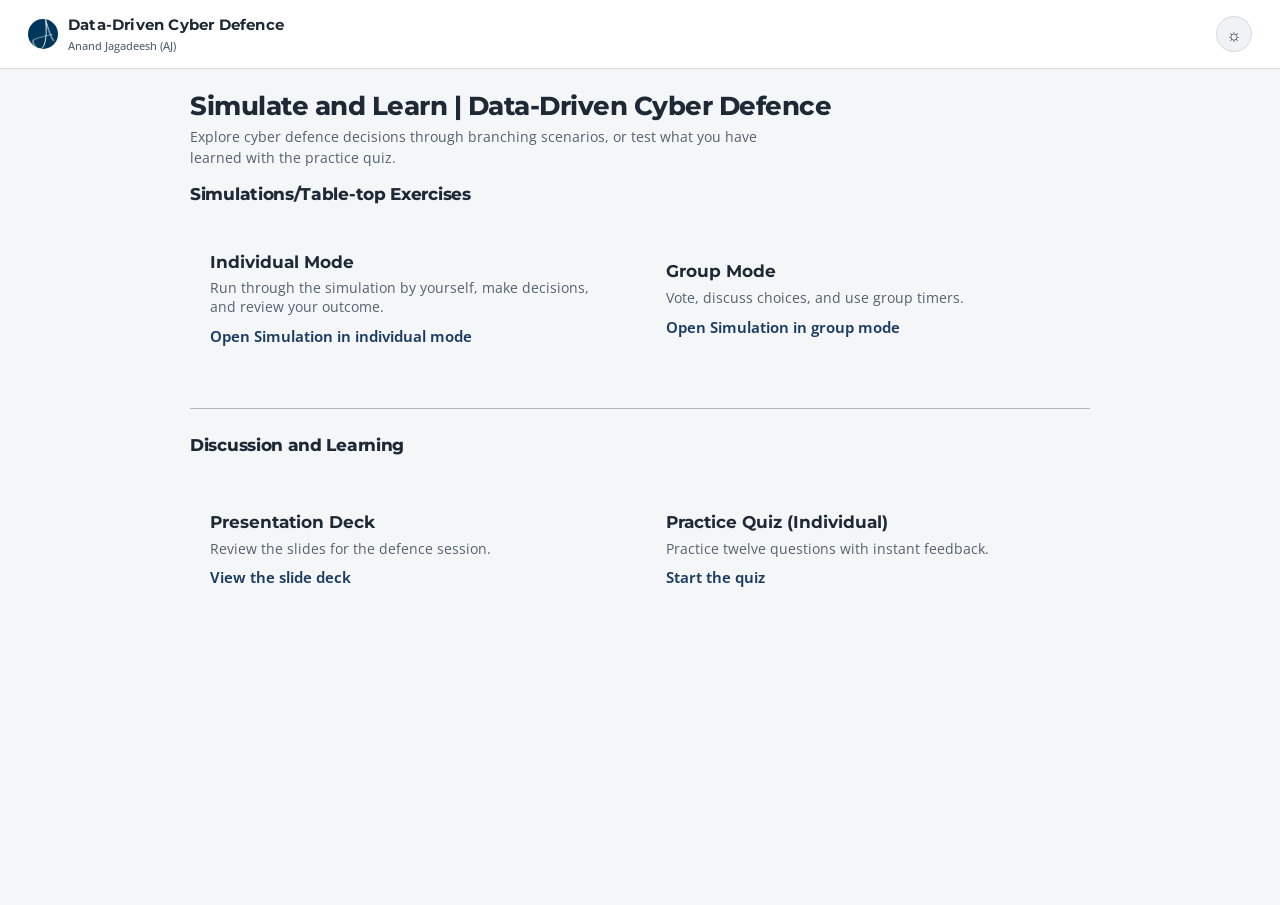
==== index.html @ f8aaad72 "All code changes - simulations, slide deck and quiz" ====
<!DOCTYPE html>
<html lang="en" data-theme="light">
<head>
<meta charset="utf-8">
<meta name="viewport" content="width=device-width, initial-scale=1">
<title>Data-Driven Cyber Defence | Anand Jagadeesh (AJ)</title>
<link rel="icon" href="favicons/favicon.ico">
<link rel="preconnect" href="https://fonts.googleapis.com">
<link rel="preconnect" href="https://fonts.gstatic.com" crossorigin>
<link href="https://fonts.googleapis.com/css2?family=Montserrat:wght@400;500;600;700;800&amp;family=Open+Sans:wght@400;500;600;700;800&amp;display=swap" rel="stylesheet">
<link rel="stylesheet" href="css/home.css">
</head>
<body class="mode-home">
<header class="top">
  <div class="brand">
    <img class="brand-icon" src="favicons/favicon.png" alt="" aria-hidden="true">
    <span><a class="brand-home" href="index.html">Data-Driven Cyber Defence</a><small><a href="https://anandj.xyz">Anand Jagadeesh (AJ)</a></small></span>
  </div>
  <button class="btn theme-btn" id="themeSwitch" data-shortcut="t" aria-keyshortcuts="t" aria-label="Switch to dark theme" title="Switch theme (t)">☼</button>
</header>
<main class="mode-home-main">
  <h1>Simulate and Learn | Data-Driven Cyber Defence</h1>
  <p class="lead">Explore cyber defence decisions through branching scenarios, or test what you have learned with the practice quiz.</p>
  <section class="home-section" aria-labelledby="simulations-heading">
    <h2 id="simulations-heading">Simulations/Table-top Exercises</h2>
    <div class="mode-choices">
      <a class="mode-choice" href="individual.html" data-shortcut="i" aria-keyshortcuts="i" title="Individual simulation (i)">
        <h3>Individual Mode</h3>
        <p>Run through the simulation by yourself, make decisions, and review your outcome.</p>
        <span>Open Simulation in individual mode</span>
      </a>
      <a class="mode-choice" href="facilitator.html" data-shortcut="g" aria-keyshortcuts="g" title="Group simulation (g)">
        <h3>Group Mode</h3>
        <p>Vote, discuss choices, and use group timers.</p>
        <span>Open Simulation in group mode</span>
      </a>
    </div>
  </section>
  <div class="home-separator" role="separator" aria-orientation="horizontal"></div>
  <section class="home-section" aria-labelledby="more-heading">
    <h2 id="more-heading">Discussion and Learning</h2>
    <div class="mode-choices">
      <a class="mode-choice" href="deck.html" target="_blank" data-shortcut="d" aria-keyshortcuts="d" title="Presentation deck (d)">
        <h3>Presentation Deck</h3>
        <p>Review the slides for the defence session.</p>
        <span>View the slide deck</span>
      </a>
      <a class="mode-choice" href="practice_quiz.html" data-shortcut="q" aria-keyshortcuts="q" title="Practice quiz (q)" target="_blank">
        <h3>Practice Quiz (Individual)</h3>
        <p>Practice twelve questions with instant feedback.</p>
        <span>Start the quiz</span>
      </a>
    </div>
  </section>
</main>
<script src="js/home.js"></script>
</body>
</html>
---- css/home.css ----
:root{
  --green:#1f7a4d; --maroon:#8f1d3f; --orange:#df8420; --navy:#1a3c63; --purple:#5b2c72;
  --font:"Open Sans",Arial,sans-serif;
  --heading-font:"Montserrat",Arial,sans-serif;
  --mono:monospace;
  --fs:15px;
}
:root[data-theme="light"]{
  color-scheme:light;
  --bg:#f5f6f8; --surface:#ffffff; --surface2:#f0f2f5; --text:#1e2936; --muted:#536171; --line:#d6dbe2;
  --g-t:var(--green); --m-t:var(--maroon); --n-t:var(--navy); --p-t:var(--purple);
  --o-t:color-mix(in srgb,var(--orange) 68%,#000);
  --top:#ffffff; --shadow:0 4px 14px rgba(26,40,58,.08);
  --primary:var(--navy); --on-primary:#fff;
}
:root[data-theme="dark"]{
  color-scheme:dark;
  --bg:#111820; --surface:#1b2632; --surface2:#222f3d; --text:#edf1f5; --muted:#b0bbc7; --line:#394653;
  --g-t:color-mix(in srgb,var(--green) 50%,#fff); --m-t:color-mix(in srgb,var(--maroon) 45%,#fff);
  --n-t:color-mix(in srgb,var(--navy) 38%,#fff); --p-t:color-mix(in srgb,var(--purple) 45%,#fff);
  --o-t:color-mix(in srgb,var(--orange) 90%,#fff);
  --top:#18222c; --shadow:0 4px 14px rgba(0,0,0,.2);
  --primary:color-mix(in srgb,var(--navy) 70%,#fff); --on-primary:#06101c;
}
*{box-sizing:border-box;scrollbar-width:none;-ms-overflow-style:none}
*::-webkit-scrollbar{display:none;width:0;height:0}
html{background:var(--bg)}
body{margin:0;background:var(--bg);color:var(--text);font-family:var(--font);font-size:var(--fs);line-height:1.5}
button,select{font:inherit;color:inherit}
a{color:var(--n-t)}
:focus-visible{outline:3px solid var(--orange);outline-offset:2px}
.top{position:sticky;top:0;z-index:30;background:var(--top);border-bottom:1px solid var(--line);display:flex;flex-wrap:wrap;align-items:center;gap:12px 24px;padding:14px 28px}
.brand{display:flex;align-items:center;gap:10px;font-family:var(--heading-font);font-weight:700;letter-spacing:.2px;white-space:nowrap;text-decoration:none;color:var(--text)}
.brand-home{color:inherit;text-decoration:none}
.brand-icon{width:30px;height:30px;flex:none;object-fit:cover;border-radius:50%}
.brand small{display:block;font-family:var(--font);font-size:11px;font-weight:500;letter-spacing:0;color:var(--muted);margin:1px 0 0}
.brand small a{color:inherit;text-decoration:none}
.top>.btn{margin-left:auto}
.top button.btn,.top a.btn{width:36px;height:36px;min-width:36px;padding:0;border-radius:50%;display:grid;place-items:center}
.top>#themeSwitch{margin-left:auto}
.btn{background:var(--surface2);border:1px solid var(--line);border-radius:0;padding:6px 11px;cursor:pointer;font-size:14px}
.btn:hover{border-color:var(--line)}
.btn.theme-btn{width:32px;height:32px;min-width:32px;margin:0;padding:0;border-radius:50%;display:grid;place-items:center;font-size:17px;line-height:1}
.mode-home-main{max-width:960px;min-height:calc(100vh - 64px);min-height:calc(100svh - 64px);margin:0 auto;padding:clamp(12px,2.4vh,24px) 30px 30px}
.mode-home-main h1{font-family:var(--heading-font);font-size:1.75em;line-height:1.16;margin:0 0 6px;letter-spacing:-.5px;font-weight:750}
.mode-home-main .lead{max-width:620px;margin:0;color:var(--muted);font-size:.92em}
.home-section{margin-top:14px}
.home-section>h2{font-family:var(--heading-font);font-size:1.1em;margin:0 0 6px;font-weight:750;letter-spacing:-.3px}
.home-separator{width:100%;height:1px;margin:1.5rem auto;background:currentColor;opacity:.3}
.mode-choices{display:grid;grid-template-columns:repeat(2,minmax(0,1fr));grid-auto-rows:minmax(0,1fr);gap:12px}
.mode-choice{aspect-ratio:auto;min-height:clamp(128px,19vh,176px);display:flex;flex-direction:column;justify-content:center;min-width:0;padding:14px 20px;background:transparent;border:0;border-radius:0;box-shadow:none;color:var(--text);text-decoration:none}
.mode-choice:hover span{text-decoration:underline;text-underline-offset:3px}
.mode-choice h3{font-family:var(--heading-font);font-size:1.1em;margin:0 0 5px;font-weight:700}
.mode-choice p{margin:0 0 8px;color:var(--muted);font-size:.9em;line-height:1.4}
.mode-choice span{margin-top:0;color:var(--n-t);font-weight:650}
@media (max-width:820px){
  .top{gap:10px 16px;padding:14px 22px}
}
@media (max-width:540px){
  .brand{max-width:calc(100% - 150px);overflow:hidden}
  .top>.btn:not(#themeSwitch){margin-left:0}
  .top{gap:10px 12px;padding:12px 18px}
  .home-section{margin-top:12px}
  .mode-choices{grid-template-columns:repeat(2,minmax(0,1fr));gap:8px}
  .mode-choice{min-height:clamp(128px,21vh,158px);padding:10px}
  .mode-choice h3{font-size:.92em}
  .mode-choice p{font-size:.76em;line-height:1.35}
  .mode-choice span{font-size:.78em}
  .mode-home-main{padding:14px 20px 22px}
  .mode-home-main h1{font-size:1.55em}
  .mode-home-main .lead{font-size:.82em;line-height:1.4}
}
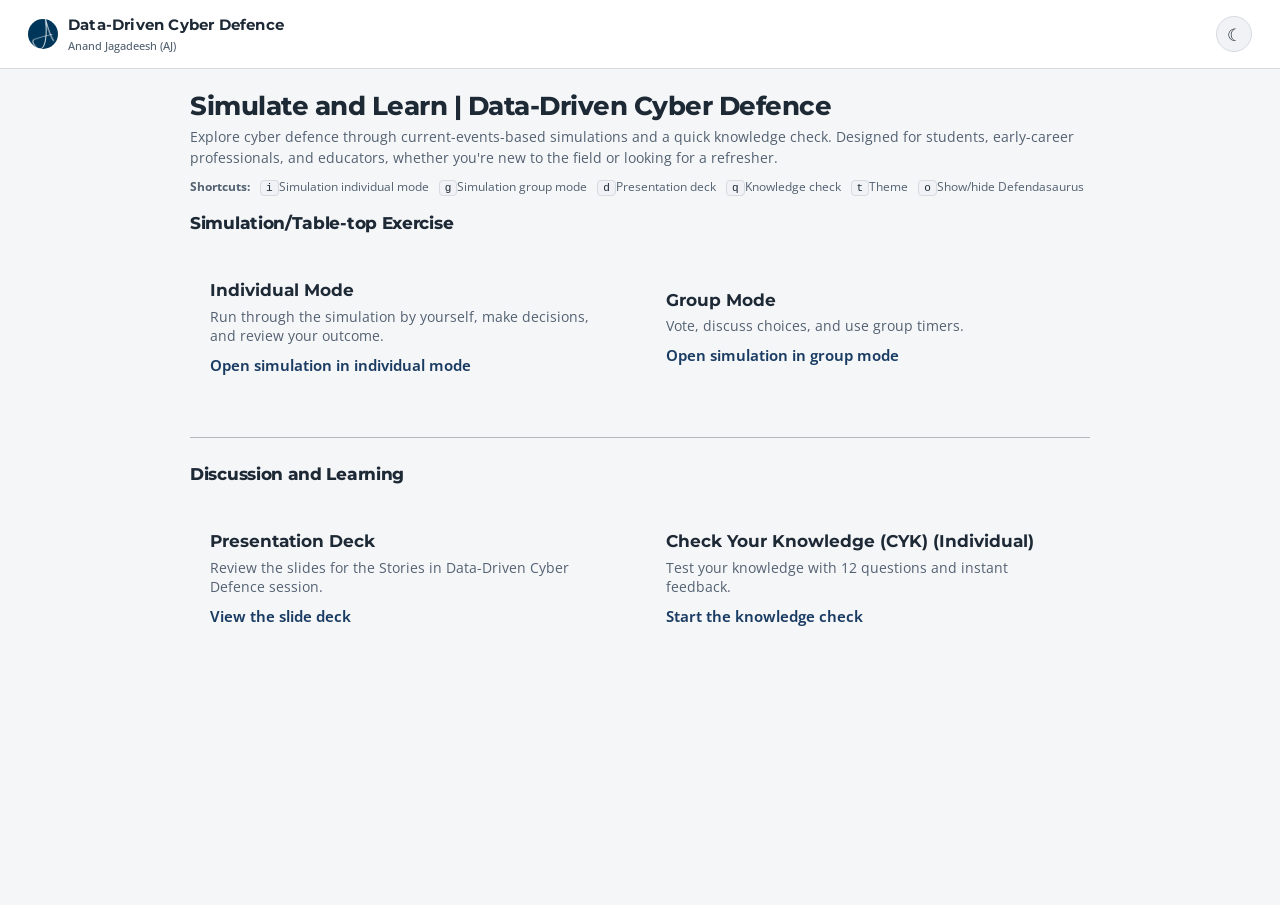
==== commit e029090e: "Updated layouts, content and added defendasaurus" ====
--- a/index.html
+++ b/index.html
@@ -9,6 +9,8 @@
 <link rel="preconnect" href="https://fonts.gstatic.com" crossorigin>
 <link href="https://fonts.googleapis.com/css2?family=Montserrat:wght@400;500;600;700;800&amp;family=Open+Sans:wght@400;500;600;700;800&amp;display=swap" rel="stylesheet">
 <link rel="stylesheet" href="css/home.css">
+<link rel="stylesheet" href="css/toggle_status.css">
+<link rel="stylesheet" href="css/defendasaurus.css">
 </head>
 <body class="mode-home">
 <header class="top">
@@ -16,23 +18,24 @@
     <img class="brand-icon" src="favicons/favicon.png" alt="" aria-hidden="true">
     <span><a class="brand-home" href="index.html">Data-Driven Cyber Defence</a><small><a href="https://anandj.xyz">Anand Jagadeesh (AJ)</a></small></span>
   </div>
-  <button class="btn theme-btn" id="themeSwitch" data-shortcut="t" aria-keyshortcuts="t" aria-label="Switch to dark theme" title="Switch theme (t)">☼</button>
+  <button class="btn theme-btn" id="themeSwitch" data-shortcut="t" aria-keyshortcuts="t" aria-pressed="false" aria-label="Switch to dark theme" title="Switch theme (t)">☾</button>
 </header>
 <main class="mode-home-main">
   <h1>Simulate and Learn | Data-Driven Cyber Defence</h1>
-  <p class="lead">Explore cyber defence decisions through branching scenarios, or test what you have learned with the practice quiz.</p>
+  <p class="lead">Explore cyber defence through current-events-based simulations and a quick knowledge check. Designed for students, early-career professionals, and educators, whether you're new to the field or looking for a refresher.</p>
+  <p class="home-shortcuts"><b>Shortcuts:</b> <span><kbd>i</kbd>Simulation individual mode</span><span><kbd>g</kbd>Simulation group mode</span><span><kbd>d</kbd>Presentation deck</span><span><kbd>q</kbd>Knowledge check</span><span><kbd>t</kbd>Theme</span><span><kbd>o</kbd>Show/hide Defendasaurus</span></p>
   <section class="home-section" aria-labelledby="simulations-heading">
-    <h2 id="simulations-heading">Simulations/Table-top Exercises</h2>
+    <h2 id="simulations-heading">Simulation/Table-top Exercise</h2>
     <div class="mode-choices">
       <a class="mode-choice" href="individual.html" data-shortcut="i" aria-keyshortcuts="i" title="Individual simulation (i)">
         <h3>Individual Mode</h3>
         <p>Run through the simulation by yourself, make decisions, and review your outcome.</p>
-        <span>Open Simulation in individual mode</span>
+        <span>Open simulation in individual mode</span>
       </a>
       <a class="mode-choice" href="facilitator.html" data-shortcut="g" aria-keyshortcuts="g" title="Group simulation (g)">
         <h3>Group Mode</h3>
         <p>Vote, discuss choices, and use group timers.</p>
-        <span>Open Simulation in group mode</span>
+        <span>Open simulation in group mode</span>
       </a>
     </div>
   </section>
@@ -42,17 +45,18 @@
     <div class="mode-choices">
       <a class="mode-choice" href="deck.html" target="_blank" data-shortcut="d" aria-keyshortcuts="d" title="Presentation deck (d)">
         <h3>Presentation Deck</h3>
-        <p>Review the slides for the defence session.</p>
+        <p>Review the slides for the Stories in Data-Driven Cyber Defence session.</p>
         <span>View the slide deck</span>
       </a>
-      <a class="mode-choice" href="practice_quiz.html" data-shortcut="q" aria-keyshortcuts="q" title="Practice quiz (q)" target="_blank">
-        <h3>Practice Quiz (Individual)</h3>
-        <p>Practice twelve questions with instant feedback.</p>
-        <span>Start the quiz</span>
+      <a class="mode-choice" href="practice_quiz.html" data-shortcut="q" aria-keyshortcuts="q" title="Practice quiz (q)">
+        <h3>Check Your Knowledge (CYK) (Individual)</h3>
+        <p>Test your knowledge with 12 questions and instant feedback.</p>
+        <span>Start the knowledge check</span>
       </a>
     </div>
   </section>
 </main>
 <script src="js/home.js"></script>
+<script src="js/defendasaurus.js"></script>
 </body>
 </html>
--- a/css/home.css
+++ b/css/home.css
@@ -43,7 +43,10 @@
 .btn.theme-btn{width:32px;height:32px;min-width:32px;margin:0;padding:0;border-radius:50%;display:grid;place-items:center;font-size:17px;line-height:1}
 .mode-home-main{max-width:960px;min-height:calc(100vh - 64px);min-height:calc(100svh - 64px);margin:0 auto;padding:clamp(12px,2.4vh,24px) 30px 30px}
 .mode-home-main h1{font-family:var(--heading-font);font-size:1.75em;line-height:1.16;margin:0 0 6px;letter-spacing:-.5px;font-weight:750}
-.mode-home-main .lead{max-width:620px;margin:0;color:var(--muted);font-size:.92em}
+.mode-home-main .lead{max-width:920px;margin:0;color:var(--muted);font-size:.92em}
+.home-shortcuts{display:flex;flex-wrap:wrap;align-items:center;gap:4px 10px;margin:10px 0 0;color:var(--muted);font-size:.82em}
+.home-shortcuts span{white-space:nowrap}
+.home-shortcuts kbd{padding:1px 5px;border:1px solid var(--line);border-radius:4px;background:var(--surface2);color:var(--text);font-family:var(--mono);font-size:.9em}
 .home-section{margin-top:14px}
 .home-section>h2{font-family:var(--heading-font);font-size:1.1em;margin:0 0 6px;font-weight:750;letter-spacing:-.3px}
 .home-separator{width:100%;height:1px;margin:1.5rem auto;background:currentColor;opacity:.3}
@@ -70,3 +73,6 @@
   .mode-home-main h1{font-size:1.55em}
   .mode-home-main .lead{font-size:.82em;line-height:1.4}
 }
+
+.top,main{position:relative;z-index:1}
+.top{position:sticky;z-index:30}
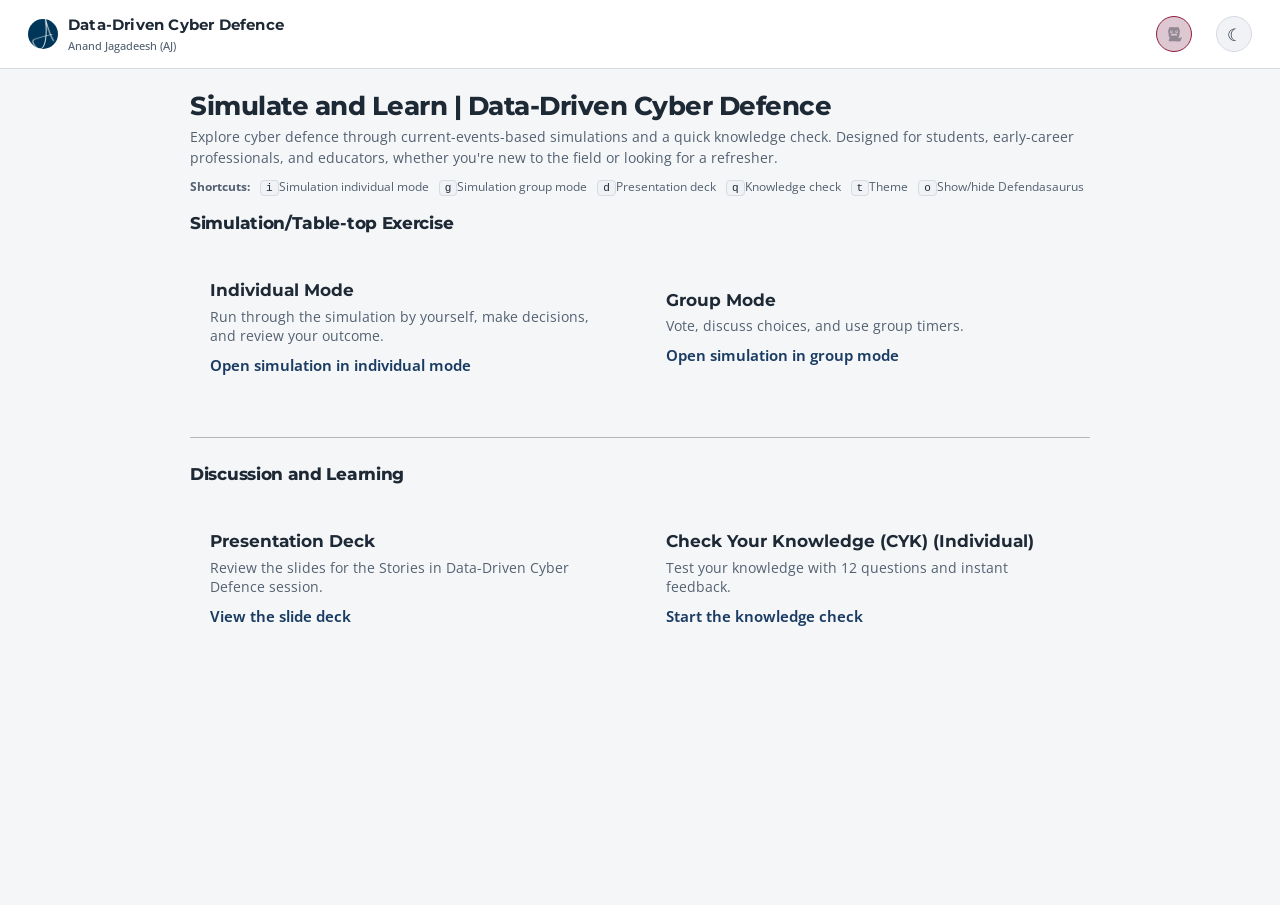
==== commit dbe79b15: "Calling all quiz stuff as CYK (Check Your Knowledge) instead of practice quiz. Also, changing the ti" ====
--- a/index.html
+++ b/index.html
@@ -48,7 +48,7 @@
         <p>Review the slides for the Stories in Data-Driven Cyber Defence session.</p>
         <span>View the slide deck</span>
       </a>
-      <a class="mode-choice" href="practice_quiz.html" data-shortcut="q" aria-keyshortcuts="q" title="Practice quiz (q)">
+      <a class="mode-choice" href="cyk.html" data-shortcut="q" aria-keyshortcuts="q" title="Check Your Knowledge (CYK) (q)">
         <h3>Check Your Knowledge (CYK) (Individual)</h3>
         <p>Test your knowledge with 12 questions and instant feedback.</p>
         <span>Start the knowledge check</span>
--- a/css/toggle_status.css
+++ b/css/toggle_status.css
@@ -0,0 +1,12 @@
+.btn.toggle-status[aria-pressed="true"]:not(.ghost),
+.btn.toggle-status[aria-expanded="true"]:not(.ghost){
+  background:color-mix(in srgb,var(--g-t) 20%,var(--surface2));
+  border-color:var(--g-t);
+  color:var(--text);
+}
+.btn.toggle-status[aria-pressed="false"]:not(.ghost),
+.btn.toggle-status[aria-expanded="false"]:not(.ghost){
+  background:color-mix(in srgb,var(--m-t) 20%,var(--surface2));
+  border-color:var(--m-t);
+  color:var(--text);
+}
--- a/css/defendasaurus.css
+++ b/css/defendasaurus.css
@@ -0,0 +1,91 @@
+/* Defendasaurus mascot (js/defendasaurus.js) - shared by every page */
+.pg-wrap{position:fixed;right:18px;bottom:var(--pg-bottom,38px);width:var(--pg-size,84px);aspect-ratio:1;z-index:15;pointer-events:none}
+.pg-wrap.off{display:none}
+.defendasaurus{display:block;width:100%;height:100%;pointer-events:none;overflow:visible;transform-origin:50% 80%;-webkit-user-select:none;user-select:none;
+  --pg-pink:var(--m-t,#8f1d3f);--pg-blue:var(--n-t,#1a3c63);--pg-beak:var(--orange,#df8420)}
+.defendasaurus .pg-bob{pointer-events:auto;cursor:pointer;animation:pg-bob 3s ease-in-out infinite}
+.defendasaurus .pg-pupils{transform-box:fill-box;transform-origin:center;animation:pg-blink 5s infinite}
+.defendasaurus.still .pg-bob,.defendasaurus.still .pg-pupils{animation:none}
+.defendasaurus .pg-pink{fill:var(--pg-pink)}
+.defendasaurus .pg-pink-d{fill:color-mix(in srgb,var(--pg-pink) 78%,#000)}
+.defendasaurus .pg-blue{fill:var(--pg-blue)}
+.defendasaurus .pg-blue-d{fill:color-mix(in srgb,var(--pg-blue) 78%,#000)}
+.defendasaurus .pg-beak{fill:var(--pg-beak)}
+.defendasaurus .pg-nostril{fill:color-mix(in srgb,var(--pg-beak) 45%,#000)}
+@keyframes pg-bob{50%{transform:translateY(-3px)}}
+@keyframes pg-blink{0%,94%,100%{transform:scaleY(1)}97%{transform:scaleY(.1)}}
+
+/* animations (each one is paired with a line of speech in js/defendasaurus.js) */
+.defendasaurus.pg-vibrate{animation:pg-vibrate .07s linear 14}
+.defendasaurus.pg-hop{animation:pg-hop .7s ease-out}
+.defendasaurus.pg-cheer{animation:pg-cheer 1s ease-out}
+.defendasaurus.pg-wiggle{animation:pg-wiggle .9s ease-in-out}
+.defendasaurus.pg-scan{animation:pg-scan 1.6s ease-in-out}
+.defendasaurus.pg-nod{animation:pg-nod 1.2s ease-in-out}
+.defendasaurus.pg-no{animation:pg-no .7s linear}
+.defendasaurus.pg-think{animation:pg-think 1.8s ease-in-out}
+.defendasaurus.pg-reboot{animation:pg-reboot 1.4s ease-in-out}
+.defendasaurus.pg-sleep{animation:pg-sleep 2.2s ease-in-out}
+.defendasaurus.pg-sidestep{animation:pg-sidestep 1.3s ease-in-out}
+.defendasaurus.pg-jog{animation:pg-jog .2s ease-in-out 8}
+.defendasaurus.pg-alert{animation:pg-alert 1.2s ease-in-out}
+.defendasaurus.pg-loading{animation:pg-loading .5s ease-in-out 3}
+.defendasaurus.pg-glitch{animation:pg-glitch 1s steps(1,end)}
+.defendasaurus.pg-flip{animation:pg-flip .9s ease-in-out}
+.defendasaurus.pg-squash{animation:pg-squash .9s ease-in-out}
+.defendasaurus.pg-rainbow{animation:pg-rainbow 1.3s linear}
+.defendasaurus.pg-pulse{animation:pg-pulse 1s ease-in-out}
+.defendasaurus.pg-float{animation:pg-float 1.6s ease-in-out}
+@keyframes pg-vibrate{0%,100%{transform:translate(-2px,1px) rotate(-1.2deg)}25%{transform:translate(2px,-1px) rotate(1.2deg)}50%{transform:translate(-2px,-1px) rotate(1.2deg)}75%{transform:translate(2px,1px) rotate(-1.2deg)}}
+@keyframes pg-hop{30%{transform:translateY(-26px)}55%{transform:translateY(0)}75%{transform:translateY(-9px)}100%{transform:translateY(0)}}
+@keyframes pg-cheer{20%,60%{transform:translateY(-24px) rotate(-6deg)}40%,80%{transform:translateY(0) rotate(6deg)}100%{transform:none}}
+@keyframes pg-wiggle{20%{transform:rotate(-12deg)}40%{transform:rotate(10deg)}60%{transform:rotate(-8deg)}80%{transform:rotate(5deg)}}
+@keyframes pg-scan{15%,30%{transform:translateX(-12px) rotate(-7deg)}55%,75%{transform:translateX(12px) rotate(7deg)}100%{transform:none}}
+@keyframes pg-nod{20%,60%{transform:translateY(7px) scale(1.04,.92)}40%,80%{transform:none}}
+@keyframes pg-no{10%,50%,90%{transform:translateX(-6px) rotate(-4deg)}30%,70%{transform:translateX(6px) rotate(4deg)}}
+@keyframes pg-think{20%,80%{transform:rotate(11deg) translateX(4px)}}
+@keyframes pg-reboot{
+  0%{transform:none;filter:none}
+  25%{transform:scale(1.05,.04);filter:brightness(2)}
+  45%,60%{transform:scale(.04,.04);filter:brightness(3);opacity:0}
+  80%{transform:scale(1.1);opacity:1;filter:brightness(1.6)}
+  100%{transform:none;filter:none;opacity:1}}
+@keyframes pg-sleep{0%{transform:none}25%,75%{transform:rotate(-9deg) translateY(5px) scaleY(.96)}50%{transform:rotate(-6deg) translateY(8px) scaleY(.93)}100%{transform:none}}
+@keyframes pg-sidestep{20%{transform:translateX(-20px)}45%{transform:translateX(20px)}70%{transform:translateX(-10px)}100%{transform:none}}
+@keyframes pg-jog{50%{transform:translateY(-6px) rotate(2deg)}}
+@keyframes pg-alert{0%,100%{transform:none;filter:none}15%{transform:translateY(-14px) scale(1.08);filter:hue-rotate(-50deg) saturate(2.5)}30%,50%,70%{transform:translateX(-5px);filter:hue-rotate(-50deg) saturate(2.5)}40%,60%,80%{transform:translateX(5px);filter:hue-rotate(-50deg) saturate(2.5)}}
+@keyframes pg-loading{50%{opacity:.35}}
+@keyframes pg-glitch{
+  0%,100%{transform:none;filter:none}
+  15%{transform:translateX(-6px) skewX(12deg);filter:hue-rotate(90deg)}
+  30%{transform:translateX(5px) scaleY(.85);filter:hue-rotate(200deg) saturate(2)}
+  45%{transform:translateX(-3px) skewX(-10deg);filter:invert(.2) hue-rotate(40deg)}
+  60%{transform:translateY(-4px);filter:hue-rotate(300deg)}
+  75%{transform:translateX(4px) scaleX(1.12);filter:saturate(2.5)}}
+@keyframes pg-flip{50%{transform:scaleX(-1)}100%{transform:scaleX(1)}}
+@keyframes pg-squash{20%{transform:scale(1.25,.7)}45%{transform:scale(.8,1.3) translateY(-12px)}70%{transform:scale(1.15,.85)}100%{transform:none}}
+@keyframes pg-rainbow{to{filter:hue-rotate(360deg)}}
+@keyframes pg-pulse{25%,75%{transform:scale(1.35)}50%{transform:scale(.9)}}
+@keyframes pg-float{30%,70%{transform:translateY(-50px) rotate(6deg)}50%{transform:translateY(-54px) rotate(-6deg)}100%{transform:none}}
+
+/* speech bubble */
+.pg-bubble{position:absolute;right:0;bottom:calc(100% + 4px);width:max-content;max-width:200px;padding:7px 11px;border-radius:12px;background:var(--surface,#fff);color:var(--text,#1e2936);border:1px solid var(--line,#d6dbe2);box-shadow:var(--shadow,0 4px 14px rgba(0,0,0,.15));font:600 13px/1.35 var(--font,Arial,sans-serif);pointer-events:none;opacity:0;transform:translateY(6px);transition:opacity .2s,transform .2s}
+.pg-bubble::after{content:"";position:absolute;right:28px;bottom:-6px;width:10px;height:10px;background:var(--surface,#fff);border:solid var(--line,#d6dbe2);border-width:0 1px 1px 0;transform:rotate(45deg)}
+.pg-bubble.show{opacity:1;transform:none}
+
+/* size buttons */
+.pg-ctrl{position:absolute;top:100%;left:50%;transform:translateX(-50%);display:flex;gap:6px;padding-top:2px;pointer-events:auto;visibility:hidden;opacity:0;transition:opacity .2s,visibility 0s .2s}
+.pg-wrap.ctrls .pg-ctrl,.pg-ctrl:focus-within{visibility:visible;opacity:1;transition-delay:0s}
+.pg-btn{width:22px;height:22px;padding:0;border-radius:50%;border:1px solid var(--line,#d6dbe2);background:var(--surface,#fff);color:var(--text,#1e2936);font:700 14px/1 var(--font,Arial,sans-serif);cursor:pointer;box-shadow:var(--shadow,0 2px 6px rgba(0,0,0,.15));display:grid;place-items:center}
+.pg-btn:hover{background:var(--surface2,#f0f2f5)}
+.pg-btn:focus-visible{outline:2px solid var(--primary,var(--n-t,#1a3c63));outline-offset:1px}
+
+
+@media (max-width:600px){.pg-wrap{--pg-size:60px;right:10px}}
+
+/* show / hide button lives in the page header (uses that page's .btn style) */
+.pg-toggle{display:inline-grid;place-items:center;color:var(--text,#1e2936)}
+.pg-toggle svg{display:block}
+.pg-toggle.is-off svg{opacity:.4}
+.top>.pg-toggle{margin-left:auto}
+.top>.pg-toggle+#themeSwitch{margin-left:0}
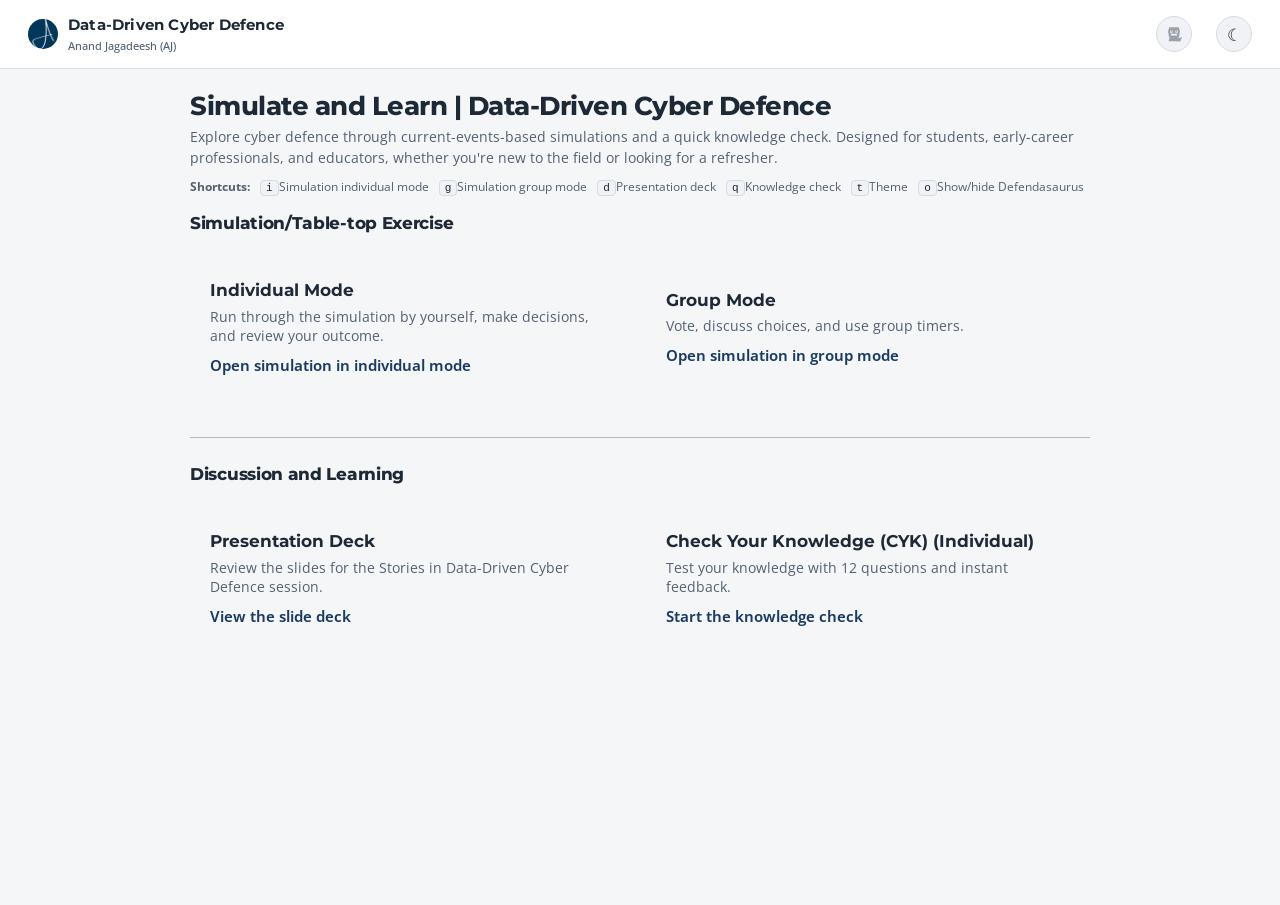
==== commit eb1fc403: "Added all new functionalities and set everything up to match the improvement comments from users" ====
--- a/index.html
+++ b/index.html
@@ -8,6 +8,7 @@
 <link rel="preconnect" href="https://fonts.googleapis.com">
 <link rel="preconnect" href="https://fonts.gstatic.com" crossorigin>
 <link href="https://fonts.googleapis.com/css2?family=Montserrat:wght@400;500;600;700;800&amp;family=Open+Sans:wght@400;500;600;700;800&amp;display=swap" rel="stylesheet">
+<link rel="stylesheet" href="css/color-theme.css">
 <link rel="stylesheet" href="css/home.css">
 <link rel="stylesheet" href="css/toggle_status.css">
 <link rel="stylesheet" href="css/defendasaurus.css">
@@ -16,7 +17,7 @@
 <header class="top">
   <div class="brand">
     <img class="brand-icon" src="favicons/favicon.png" alt="" aria-hidden="true">
-    <span><a class="brand-home" href="index.html">Data-Driven Cyber Defence</a><small><a href="https://anandj.xyz">Anand Jagadeesh (AJ)</a></small></span>
+    <span><a class="brand-home" href="index.html">Data-Driven Cyber Defence</a><small><a href="https://anandj.xyz" target="_blank">Anand Jagadeesh (AJ)</a></small></span>
   </div>
   <button class="btn theme-btn" id="themeSwitch" data-shortcut="t" aria-keyshortcuts="t" aria-pressed="false" aria-label="Switch to dark theme" title="Switch theme (t)">☾</button>
 </header>
@@ -43,7 +44,7 @@
   <section class="home-section" aria-labelledby="more-heading">
     <h2 id="more-heading">Discussion and Learning</h2>
     <div class="mode-choices">
-      <a class="mode-choice" href="deck.html" target="_blank" data-shortcut="d" aria-keyshortcuts="d" title="Presentation deck (d)">
+      <a class="mode-choice" href="deck.html" data-shortcut="d" aria-keyshortcuts="d" title="Presentation deck (d)">
         <h3>Presentation Deck</h3>
         <p>Review the slides for the Stories in Data-Driven Cyber Defence session.</p>
         <span>View the slide deck</span>
--- a/css/color-theme.css
+++ b/css/color-theme.css
@@ -0,0 +1,124 @@
+:root {
+  --white: #fff;
+  --black: #000;
+  --deep-ink: #1a1205;
+  --green: #1f7a4d;
+  --maroon: #8f1d3f;
+  --orange: #df8420;
+  --navy: #1a3c63;
+  --purple: #5b2c72;
+  --print-bg: var(--white);
+  --print-ink: #131f2e;
+  --print-muted: #46566a;
+  --print-line: #cbd5e1;
+  --print-border: #bbb;
+  --print-heading: var(--navy);
+  --title-muted: rgba(255, 255, 255, .75);
+  --orange-ink: var(--deep-ink);
+  --mascot-eye: #1e2936;
+  --mascot-pink-dark: color-mix(in srgb, var(--maroon) 78%, var(--black));
+  --mascot-blue-dark: color-mix(in srgb, var(--navy) 78%, var(--black));
+  --mascot-beak-dark: color-mix(in srgb, var(--orange) 45%, var(--black));
+  --status-on-bg: color-mix(in srgb, var(--g-t) 20%, var(--surface2));
+  --green-wash: color-mix(in srgb, var(--green) 7%, transparent);
+  --orange-wash: color-mix(in srgb, var(--orange) 7%, transparent);
+  --chart-green: var(--green);
+  --chart-maroon: var(--maroon);
+  --chart-orange: var(--orange);
+  --chart-navy: var(--navy);
+  --chart-purple: var(--purple);
+  --chart-ink: var(--white);
+  --accent-chart: var(--chart-navy);
+  --focus: var(--orange);
+}
+
+:root[data-theme="light"] {
+  color-scheme: light;
+  --bg: #f5f6f8;
+  --stage: var(--bg);
+  --surface: #fff;
+  --surface2: #f0f2f5;
+  --text: #1e2936;
+  --muted: #536171;
+  --line: #d6dbe2;
+  --g-t: var(--green);
+  --m-t: var(--maroon);
+  --n-t: var(--navy);
+  --p-t: var(--purple);
+  --o-t: color-mix(in srgb, var(--orange) 68%, var(--black));
+  --top: #fff;
+  --shadow: 0 4px 14px rgba(26, 40, 58, .08);
+  --primary: var(--navy);
+  --on-primary: var(--white);
+  --accent: var(--navy);
+  --accent-ink: var(--white);
+  --good: var(--green);
+  --bad: var(--maroon);
+  --warn: var(--orange);
+  --warn-ink: #5a3004;
+  --good-bg: #e3f2ea;
+  --bad-bg: #f7e4ea;
+  --toast-bg: var(--navy);
+  --toast-ink: var(--white);
+}
+
+:root[data-theme="dark"] {
+  color-scheme: dark;
+  --bg: #111820;
+  --stage: var(--bg);
+  --surface: #1b2632;
+  --surface2: #222f3d;
+  --text: #edf1f5;
+  --muted: #b0bbc7;
+  --line: #394653;
+  --g-t: color-mix(in srgb, var(--green) 50%, var(--white));
+  --m-t: color-mix(in srgb, var(--maroon) 45%, var(--white));
+  --n-t: color-mix(in srgb, var(--navy) 38%, var(--white));
+  --p-t: color-mix(in srgb, var(--purple) 45%, var(--white));
+  --o-t: color-mix(in srgb, var(--orange) 90%, var(--white));
+  --top: #18222c;
+  --shadow: 0 4px 14px rgba(0, 0, 0, .2);
+  --primary: color-mix(in srgb, var(--navy) 55%, var(--white));
+  --on-primary: #06101c;
+  --accent: var(--primary);
+  --accent-ink: var(--on-primary);
+  --good: #5fcf93;
+  --bad: #ee8fab;
+  --warn: var(--orange);
+  --warn-ink: #ffd9a8;
+  --good-bg: #14301f;
+  --bad-bg: #3a1824;
+  --focus: #f0a04a;
+  --chart-green: #319365;
+  --chart-maroon: #d15e79;
+  --chart-orange: #df8420;
+  --chart-navy: #4a83c4;
+  --chart-purple: #a47bc0;
+  --chart-ink: var(--bg);
+  --toast-bg: var(--surface2);
+  --toast-ink: var(--text);
+}
+
+:root[data-palette="deck"][data-theme="light"] {
+  --bg: #e9edf3;
+  --stage: #f6f8fb;
+  --surface: #fff;
+  --surface2: #eef2f7;
+  --text: #131f2e;
+  --muted: #46566a;
+  --line: #cbd5e1;
+  --top: #fff;
+  --shadow: 0 10px 30px rgba(26, 60, 99, .14);
+}
+
+:root[data-palette="deck"][data-theme="dark"] {
+  --bg: #060d17;
+  --stage: #0b1626;
+  --surface: #122339;
+  --surface2: #182d49;
+  --text: #e8eef6;
+  --muted: #a8b7c9;
+  --line: #2a4262;
+  --top: #0d1b2e;
+  --shadow: 0 10px 30px rgba(0, 0, 0, .5);
+}
--- a/css/home.css
+++ b/css/home.css
@@ -1,26 +1,8 @@
 :root{
-  --green:#1f7a4d; --maroon:#8f1d3f; --orange:#df8420; --navy:#1a3c63; --purple:#5b2c72;
   --font:"Open Sans",Arial,sans-serif;
   --heading-font:"Montserrat",Arial,sans-serif;
   --mono:monospace;
   --fs:15px;
-}
-:root[data-theme="light"]{
-  color-scheme:light;
-  --bg:#f5f6f8; --surface:#ffffff; --surface2:#f0f2f5; --text:#1e2936; --muted:#536171; --line:#d6dbe2;
-  --g-t:var(--green); --m-t:var(--maroon); --n-t:var(--navy); --p-t:var(--purple);
-  --o-t:color-mix(in srgb,var(--orange) 68%,#000);
-  --top:#ffffff; --shadow:0 4px 14px rgba(26,40,58,.08);
-  --primary:var(--navy); --on-primary:#fff;
-}
-:root[data-theme="dark"]{
-  color-scheme:dark;
-  --bg:#111820; --surface:#1b2632; --surface2:#222f3d; --text:#edf1f5; --muted:#b0bbc7; --line:#394653;
-  --g-t:color-mix(in srgb,var(--green) 50%,#fff); --m-t:color-mix(in srgb,var(--maroon) 45%,#fff);
-  --n-t:color-mix(in srgb,var(--navy) 38%,#fff); --p-t:color-mix(in srgb,var(--purple) 45%,#fff);
-  --o-t:color-mix(in srgb,var(--orange) 90%,#fff);
-  --top:#18222c; --shadow:0 4px 14px rgba(0,0,0,.2);
-  --primary:color-mix(in srgb,var(--navy) 70%,#fff); --on-primary:#06101c;
 }
 *{box-sizing:border-box;scrollbar-width:none;-ms-overflow-style:none}
 *::-webkit-scrollbar{display:none;width:0;height:0}
--- a/css/toggle_status.css
+++ b/css/toggle_status.css
@@ -1,12 +1,6 @@
 .btn.toggle-status[aria-pressed="true"]:not(.ghost),
 .btn.toggle-status[aria-expanded="true"]:not(.ghost){
-  background:color-mix(in srgb,var(--g-t) 20%,var(--surface2));
+  background:var(--status-on-bg);
   border-color:var(--g-t);
   color:var(--text);
 }
-.btn.toggle-status[aria-pressed="false"]:not(.ghost),
-.btn.toggle-status[aria-expanded="false"]:not(.ghost){
-  background:color-mix(in srgb,var(--m-t) 20%,var(--surface2));
-  border-color:var(--m-t);
-  color:var(--text);
-}
--- a/css/defendasaurus.css
+++ b/css/defendasaurus.css
@@ -1,21 +1,19 @@
-/* Defendasaurus mascot (js/defendasaurus.js) - shared by every page */
 .pg-wrap{position:fixed;right:18px;bottom:var(--pg-bottom,38px);width:var(--pg-size,84px);aspect-ratio:1;z-index:15;pointer-events:none}
 .pg-wrap.off{display:none}
 .defendasaurus{display:block;width:100%;height:100%;pointer-events:none;overflow:visible;transform-origin:50% 80%;-webkit-user-select:none;user-select:none;
-  --pg-pink:var(--m-t,#8f1d3f);--pg-blue:var(--n-t,#1a3c63);--pg-beak:var(--orange,#df8420)}
+  --pg-pink:var(--m-t);--pg-blue:var(--n-t);--pg-beak:var(--orange)}
 .defendasaurus .pg-bob{pointer-events:auto;cursor:pointer;animation:pg-bob 3s ease-in-out infinite}
 .defendasaurus .pg-pupils{transform-box:fill-box;transform-origin:center;animation:pg-blink 5s infinite}
 .defendasaurus.still .pg-bob,.defendasaurus.still .pg-pupils{animation:none}
 .defendasaurus .pg-pink{fill:var(--pg-pink)}
-.defendasaurus .pg-pink-d{fill:color-mix(in srgb,var(--pg-pink) 78%,#000)}
+.defendasaurus .pg-pink-d{fill:var(--mascot-pink-dark)}
 .defendasaurus .pg-blue{fill:var(--pg-blue)}
-.defendasaurus .pg-blue-d{fill:color-mix(in srgb,var(--pg-blue) 78%,#000)}
+.defendasaurus .pg-blue-d{fill:var(--mascot-blue-dark)}
 .defendasaurus .pg-beak{fill:var(--pg-beak)}
-.defendasaurus .pg-nostril{fill:color-mix(in srgb,var(--pg-beak) 45%,#000)}
+.defendasaurus .pg-nostril{fill:var(--mascot-beak-dark)}
 @keyframes pg-bob{50%{transform:translateY(-3px)}}
 @keyframes pg-blink{0%,94%,100%{transform:scaleY(1)}97%{transform:scaleY(.1)}}
 
-/* animations (each one is paired with a line of speech in js/defendasaurus.js) */
 .defendasaurus.pg-vibrate{animation:pg-vibrate .07s linear 14}
 .defendasaurus.pg-hop{animation:pg-hop .7s ease-out}
 .defendasaurus.pg-cheer{animation:pg-cheer 1s ease-out}
@@ -68,24 +66,25 @@
 @keyframes pg-pulse{25%,75%{transform:scale(1.35)}50%{transform:scale(.9)}}
 @keyframes pg-float{30%,70%{transform:translateY(-50px) rotate(6deg)}50%{transform:translateY(-54px) rotate(-6deg)}100%{transform:none}}
 
-/* speech bubble */
-.pg-bubble{position:absolute;right:0;bottom:calc(100% + 4px);width:max-content;max-width:200px;padding:7px 11px;border-radius:12px;background:var(--surface,#fff);color:var(--text,#1e2936);border:1px solid var(--line,#d6dbe2);box-shadow:var(--shadow,0 4px 14px rgba(0,0,0,.15));font:600 13px/1.35 var(--font,Arial,sans-serif);pointer-events:none;opacity:0;transform:translateY(6px);transition:opacity .2s,transform .2s}
-.pg-bubble::after{content:"";position:absolute;right:28px;bottom:-6px;width:10px;height:10px;background:var(--surface,#fff);border:solid var(--line,#d6dbe2);border-width:0 1px 1px 0;transform:rotate(45deg)}
+.pg-bubble{position:absolute;right:0;bottom:calc(100% + 4px);width:max-content;max-width:200px;padding:7px 11px;border-radius:12px;background:var(--surface);color:var(--text);border:1px solid var(--line);box-shadow:var(--shadow);font:600 13px/1.35 var(--font,Arial,sans-serif);pointer-events:none;opacity:0;transform:translateY(6px);transition:opacity .2s,transform .2s}
+.pg-bubble::after{content:"";position:absolute;right:28px;bottom:-6px;width:10px;height:10px;background:var(--surface);border:solid var(--line);border-width:0 1px 1px 0;transform:rotate(45deg)}
 .pg-bubble.show{opacity:1;transform:none}
 
-/* size buttons */
 .pg-ctrl{position:absolute;top:100%;left:50%;transform:translateX(-50%);display:flex;gap:6px;padding-top:2px;pointer-events:auto;visibility:hidden;opacity:0;transition:opacity .2s,visibility 0s .2s}
 .pg-wrap.ctrls .pg-ctrl,.pg-ctrl:focus-within{visibility:visible;opacity:1;transition-delay:0s}
-.pg-btn{width:22px;height:22px;padding:0;border-radius:50%;border:1px solid var(--line,#d6dbe2);background:var(--surface,#fff);color:var(--text,#1e2936);font:700 14px/1 var(--font,Arial,sans-serif);cursor:pointer;box-shadow:var(--shadow,0 2px 6px rgba(0,0,0,.15));display:grid;place-items:center}
-.pg-btn:hover{background:var(--surface2,#f0f2f5)}
-.pg-btn:focus-visible{outline:2px solid var(--primary,var(--n-t,#1a3c63));outline-offset:1px}
+.pg-btn{width:22px;height:22px;padding:0;border-radius:50%;border:1px solid var(--line);background:var(--surface);color:var(--text);font:700 14px/1 var(--font,Arial,sans-serif);cursor:pointer;box-shadow:var(--shadow);display:grid;place-items:center}
+.pg-btn:hover{background:var(--surface2)}
+.pg-btn:focus-visible{outline:2px solid var(--primary,var(--n-t));outline-offset:1px}
 
 
 @media (max-width:600px){.pg-wrap{--pg-size:60px;right:10px}}
 
-/* show / hide button lives in the page header (uses that page's .btn style) */
-.pg-toggle{display:inline-grid;place-items:center;color:var(--text,#1e2936)}
+.pg-toggle{display:inline-grid;place-items:center;color:var(--text)}
 .pg-toggle svg{display:block}
 .pg-toggle.is-off svg{opacity:.4}
 .top>.pg-toggle{margin-left:auto}
 .top>.pg-toggle+#themeSwitch{margin-left:0}
+
+@media print{
+  .pg-wrap,.pg-toggle{display:none!important}
+}
